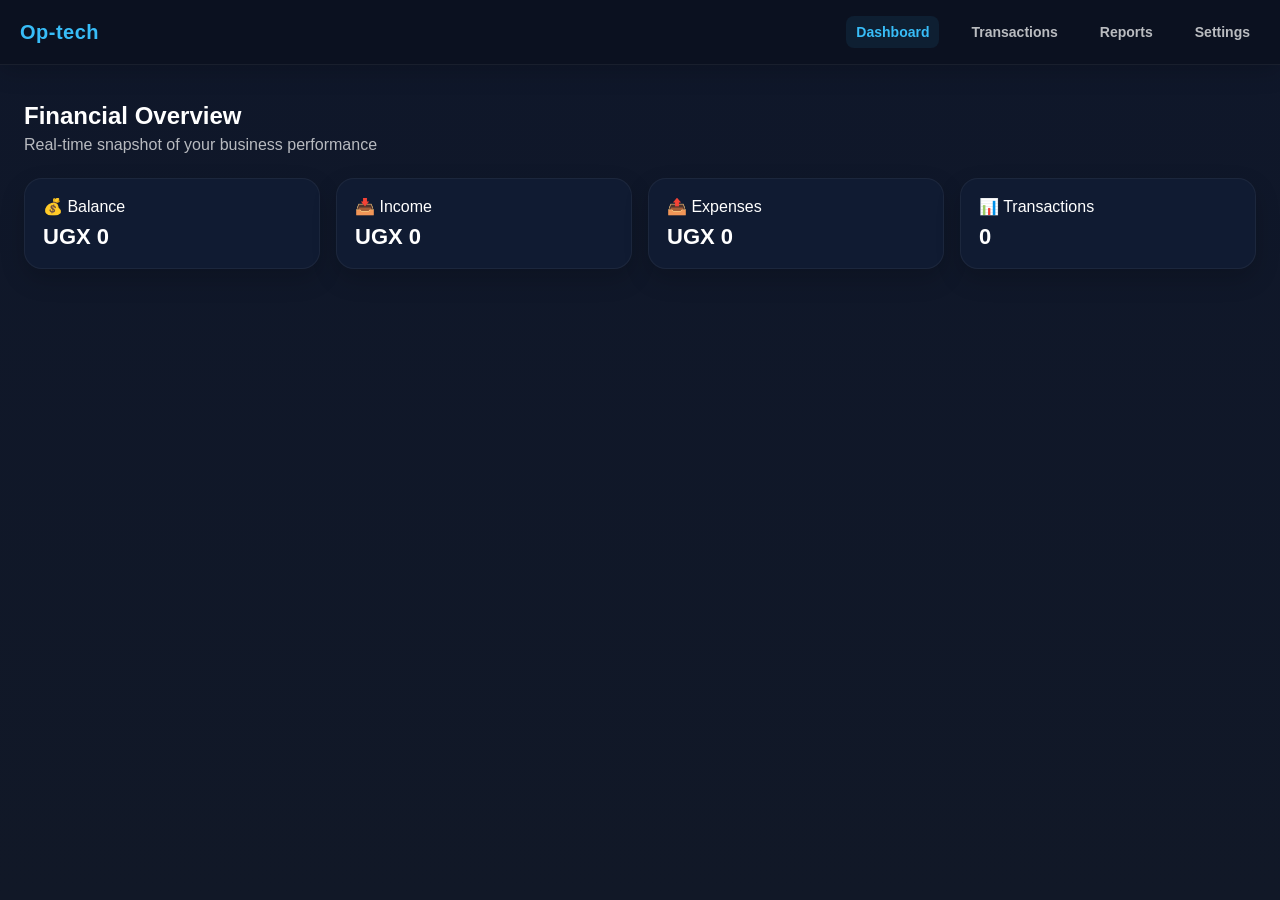
==== index.html @ 7c34841d "Update index.html" ====
<!DOCTYPE html>
<html lang="en">
<head>
  <meta charset="UTF-8">
  <meta name="viewport" content="width=device-width, initial-scale=1.0">
  <title>Op-tech Ledger</title>

  <link rel="stylesheet" href="style.css">
</head>

<body>

<!-- NAVBAR -->
<header class="navbar">
  <div class="logo">Op-tech</div>

  <nav class="nav-links" id="navLinks">
    <a href="#dashboard" class="active">Dashboard</a>
    <a href="#transactions">Transactions</a>
    <a href="#reports">Reports</a>
    <a href="#settings">Settings</a>
  </nav>

  <button class="menu-btn" onclick="toggleMenu()">☰</button>
</header>

<!-- DASHBOARD -->
<section id="dashboard" class="page active">
  <h1>Financial Overview</h1>
  <p style="opacity:0.7; margin-top:6px;">
    Real-time snapshot of your business performance
  </p>

  <div class="grid">
    <div class="card">
      💰 Balance
      <strong id="balanceCard">UGX 0</strong>
    </div>

    <div class="card">
      📥 Income
      <strong id="incomeCard">UGX 0</strong>
    </div>

    <div class="card">
      📤 Expenses
      <strong id="expenseCard">UGX 0</strong>
    </div>

    <div class="card">
      📊 Transactions
      <strong id="countCard">0</strong>
    </div>
  </div>
</section>
<!-- TRANSACTIONS -->
<section id="transactions" class="page">
  <h1>Transactions</h1>

  <div class="card">
    <input type="date" id="date" style="width:100%;padding:10px;margin-bottom:10px;">
    
    <input type="text" id="desc" placeholder="Description"
      style="width:100%;padding:10px;margin-bottom:10px;">

    <select id="type" style="width:100%;padding:10px;margin-bottom:10px;">
      <option value="Income">Income</option>
      <option value="Expense">Expense</option>
    </select>

    <input type="number" id="amount" placeholder="Amount"
      style="width:100%;padding:10px;margin-bottom:10px;">

    <button onclick="addTransaction()">Add Transaction</button>
  </div>

  <div class="card" style="margin-top:20px; overflow-x:auto;">
    <table id="transactionTable" style="width:100%; border-collapse: collapse;">
      <thead>
        <tr>
          <th>Date</th>
          <th>Description</th>
          <th>Type</th>
          <th>Amount</th>
        </tr>
      </thead>
      <tbody id="transactionBody"></tbody>
    </table>
  </div>
</section>

<!-- REPORTS -->
<section id="reports" class="page">
  <h1>Reports</h1>

  <div class="card">
    <p>Reports will appear here.</p>
  </div>
</section>

<!-- SETTINGS -->
<section id="settings" class="page">
  <h1>Settings</h1>

  <div class="card">
    <p>App settings coming soon.</p>
  </div>
</section>
<script>
function toggleMenu() {
  document.getElementById("navLinks").classList.toggle("show");
}

document.querySelectorAll(".nav-links a").forEach(link => {
  link.addEventListener("click", () => {
    document.querySelectorAll(".page").forEach(p => p.classList.remove("active"));
    document.querySelector(link.getAttribute("href")).classList.add("active");

    document.querySelectorAll(".nav-links a").forEach(a => a.classList.remove("active"));
    link.classList.add("active");

    document.getElementById("navLinks").classList.remove("show");
  });
});

let transactions = JSON.parse(localStorage.getItem("transactions")) || [];

function renderTransactions() {
  const body = document.getElementById("transactionBody");
  body.innerHTML = "";

  transactions.forEach(tx => {
    body.innerHTML += `
      <tr>
        <td>${tx.date}</td>
        <td>${tx.desc}</td>
        <td>${tx.type}</td>
        <td>UGX ${tx.amount}</td>
      </tr>
    `;
  });
}

function addTransaction() {
  const date = document.getElementById("date").value;
  const desc = document.getElementById("desc").value;
  const type = document.getElementById("type").value;
  const amount = document.getElementById("amount").value;

  if (!date || !desc || !amount) {
    alert("Please fill all fields");
    return;
  }

  transactions.push({ date, desc, type, amount });

  localStorage.setItem("transactions", JSON.stringify(transactions));

  renderTransactions();

  document.getElementById("date").value = "";
  document.getElementById("desc").value = "";
  document.getElementById("amount").value = "";
}

renderTransactions();
  function goToPage(pageId) {
  document.querySelectorAll(".page").forEach(p => p.classList.remove("active"));
  document.getElementById(pageId).classList.add("active");

  document.querySelectorAll(".nav-links a").forEach(a => a.classList.remove("active"));

  const activeLink = document.querySelector(`.nav-links a[href="#${pageId}"]`);
  if (activeLink) activeLink.classList.add("active");
}
</script>
</body>
</html>
---- style.css ----
* {
  margin: 0;
  padding: 0;
  box-sizing: border-box;
  font-family: Arial, sans-serif;
}

html {
  scroll-behavior: smooth;
}

body {
  background: linear-gradient(180deg, #0f172a 0%, #111827 100%);
  color: white;
  padding-top: 78px;
  min-height: 100vh;
}

/* NAVBAR */
.navbar {
  position: fixed;
  top: 0;
  width: 100%;
  background: rgba(11, 18, 32, 0.92);
  backdrop-filter: blur(10px);
  display: flex;
  justify-content: space-between;
  align-items: center;
  padding: 16px 20px;
  z-index: 1000;
  border-bottom: 1px solid rgba(255,255,255,0.06);
  box-shadow: 0 6px 24px rgba(0,0,0,0.18);
}

.logo {
  font-weight: 700;
  color: #38bdf8;
  font-size: 20px;
  letter-spacing: 0.5px;
}

/* NAV LINKS */
.nav-links {
  display: flex;
  gap: 22px;
  align-items: center;
}

.nav-links a {
  color: rgba(255,255,255,0.72);
  text-decoration: none;
  font-size: 14px;
  font-weight: 600;
  padding: 8px 10px;
  border-radius: 8px;
  transition: all 0.25s ease;
}

.nav-links a:hover,
.nav-links a.active {
  color: #38bdf8;
  background: rgba(56, 189, 248, 0.08);
}

/* MOBILE BUTTON */
.menu-btn {
  display: none;
  font-size: 24px;
  color: white;
  background: none;
  border: none;
  cursor: pointer;
}

/* PAGES */
.page {
  display: none;
  padding: 24px;
  animation: fadeIn 0.35s ease;
}

.page.active {
  display: block;
}

@keyframes fadeIn {
  from {
    opacity: 0;
    transform: translateY(8px);
  }
  to {
    opacity: 1;
    transform: translateY(0);
  }
}

/* DASHBOARD GRID */
.grid {
  display: grid;
  grid-template-columns: repeat(auto-fit, minmax(170px, 1fr));
  gap: 16px;
  margin-top: 24px;
}

.card {
  background: rgba(17, 28, 51, 0.95);
  border: 1px solid rgba(255,255,255,0.05);
  padding: 18px;
  border-radius: 18px;
  box-shadow: 0 10px 24px rgba(0,0,0,0.18);
  transition: transform 0.25s ease, box-shadow 0.25s ease;
}

.card:hover {
  transform: translateY(-4px);
  box-shadow: 0 16px 28px rgba(0,0,0,0.24);
}

.card strong {
  display: block;
  margin-top: 8px;
  font-size: 22px;
}

/* MOBILE */
@media (max-width: 768px) {
  .nav-links {
    position: absolute;
    top: 68px;
    right: 12px;
    background: rgba(11, 18, 32, 0.98);
    border: 1px solid rgba(255,255,255,0.05);
    flex-direction: column;
    align-items: flex-start;
    width: 220px;
    padding: 14px;
    border-radius: 14px;
    display: none;
    box-shadow: 0 12px 28px rgba(0,0,0,0.28);
  }

  .nav-links.show {
    display: flex;
  }

  .menu-btn {
    display: block;
  }
}
table th,
table td {
  padding: 12px;
  text-align: left;
  border-bottom: 1px solid rgba(255,255,255,0.08);
}

table th {
  color: #38bdf8;
}

#transactionTable tr:hover {
  background: rgba(255,255,255,0.03);
}
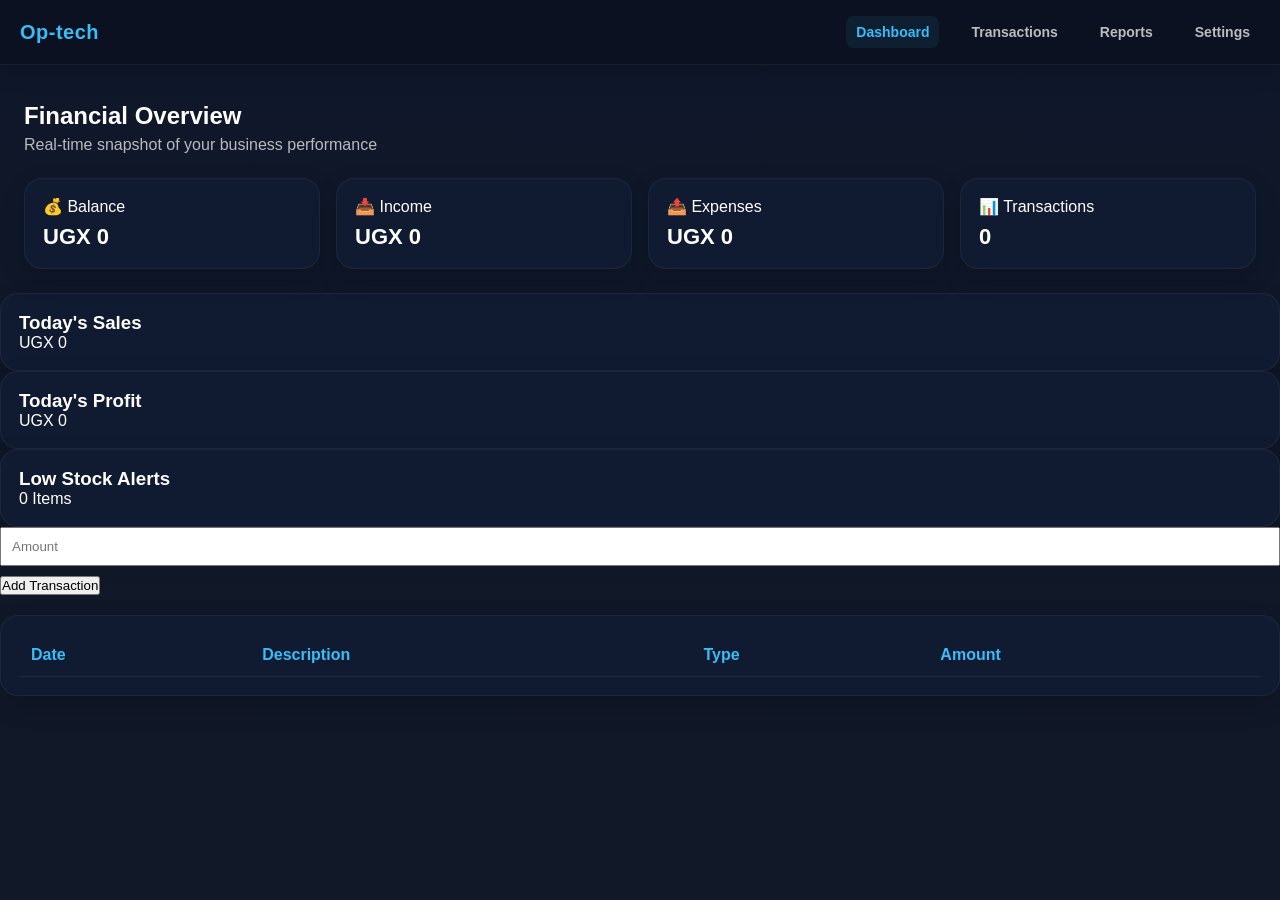
==== commit afa796f9: "Update index.html dashboard upgrade" ====
--- a/index.html
+++ b/index.html
@@ -54,21 +54,23 @@
   </div>
 </section>
 <!-- TRANSACTIONS -->
-<section id="transactions" class="page">
-  <h1>Transactions</h1>
+  <div class="dashboard-cards">
+  <div class="card stat-card">
+    <h3>Today's Sales</h3>
+    <p id="todaySales">UGX 0</p>
+  </div>
 
-  <div class="card">
-    <input type="date" id="date" style="width:100%;padding:10px;margin-bottom:10px;">
-    
-    <input type="text" id="desc" placeholder="Description"
-      style="width:100%;padding:10px;margin-bottom:10px;">
+  <div class="card stat-card">
+    <h3>Today's Profit</h3>
+    <p id="todayProfit">UGX 0</p>
+  </div>
 
-    <select id="type" style="width:100%;padding:10px;margin-bottom:10px;">
-      <option value="Income">Income</option>
-      <option value="Expense">Expense</option>
-    </select>
-
-    <input type="number" id="amount" placeholder="Amount"
+  <div class="card stat-card">
+    <h3>Low Stock Alerts</h3>
+    <p id="lowStock">0 Items</p>
+  </div>
+</div>
+   <input type="number" id="amount" placeholder="Amount"
       style="width:100%;padding:10px;margin-bottom:10px;">
 
     <button onclick="addTransaction()">Add Transaction</button>
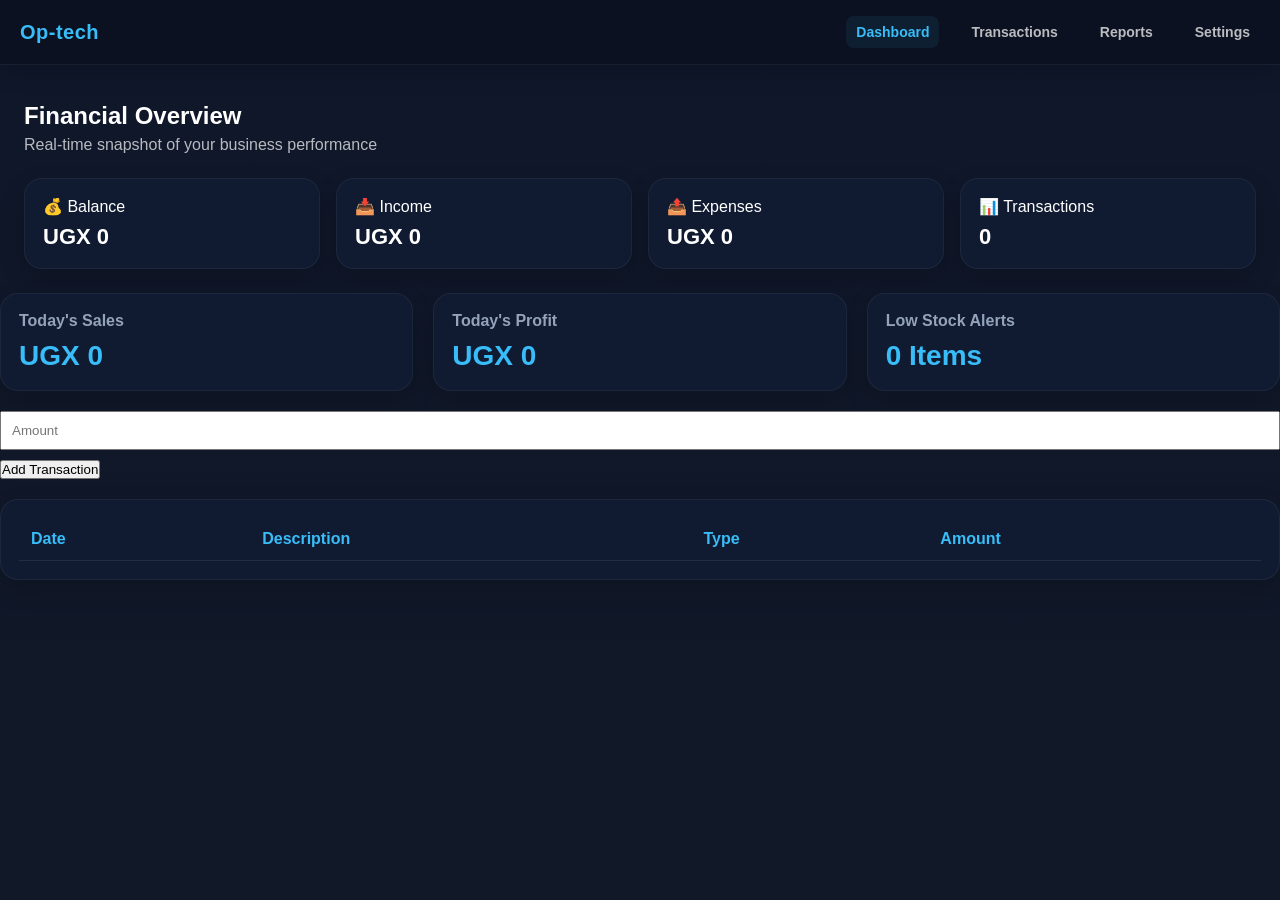
==== commit 06019ae4: "Update index.html" ====
--- a/index.html
+++ b/index.html
@@ -175,6 +175,7 @@
   const activeLink = document.querySelector(`.nav-links a[href="#${pageId}"]`);
   if (activeLink) activeLink.classList.add("active");
 }
+  <script src="script.js"></script>
 </script>
 </body>
 </html>
--- a/style.css
+++ b/style.css
@@ -1,3 +1,30 @@
+.dashboard-cards {
+  display: grid;
+  grid-template-columns: repeat(auto-fit, minmax(220px, 1fr));
+  gap: 20px;
+  margin-bottom: 20px;
+}
+
+.stat-card {
+  background: linear-gradient(135deg, #0f172a, #1e293b);
+  border: 1px solid #334155;
+  border-radius: 16px;
+  padding: 20px;
+  box-shadow: 0 8px 24px rgba(0,0,0,0.2);
+}
+
+.stat-card h3 {
+  margin: 0;
+  font-size: 16px;
+  color: #94a3b8;
+}
+
+.stat-card p {
+  margin-top: 10px;
+  font-size: 28px;
+  font-weight: bold;
+  color: #38bdf8;
+}
 * {
   margin: 0;
   padding: 0;
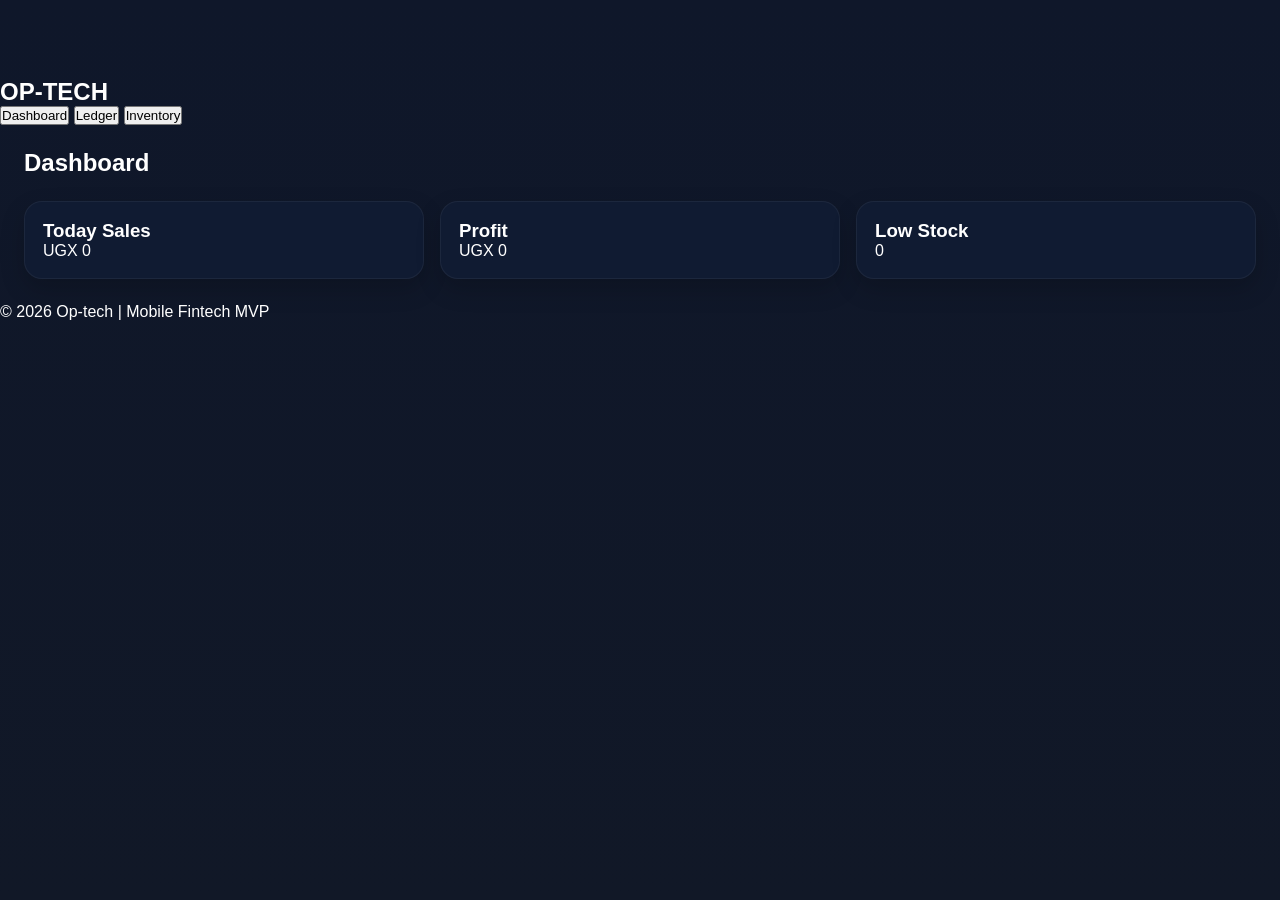
==== commit e607d852: "Update index.html" ====
--- a/index.html
+++ b/index.html
@@ -1,181 +1,78 @@
 <!DOCTYPE html>
 <html lang="en">
 <head>
-  <meta charset="UTF-8">
-  <meta name="viewport" content="width=device-width, initial-scale=1.0">
-  <title>Op-tech Ledger</title>
-
-  <link rel="stylesheet" href="style.css">
+<meta charset="UTF-8">
+<meta name="viewport" content="width=device-width, initial-scale=1.0">
+<title>Op-tech System</title>
+<link rel="stylesheet" href="style.css">
 </head>
 
 <body>
 
-<!-- NAVBAR -->
-<header class="navbar">
-  <div class="logo">Op-tech</div>
+<header class="topbar">
+  <h2>OP-TECH</h2>
+  <nav>
+    <button onclick="showPage('dashboard')">Dashboard</button>
+    <button onclick="showPage('ledger')">Ledger</button>
+    <button onclick="showPage('inventory')">Inventory</button>
+  </nav>
+</header>
 
-  <nav class="nav-links" id="navLinks">
-    <a href="#dashboard" class="active">Dashboard</a>
-    <a href="#transactions">Transactions</a>
-    <a href="#reports">Reports</a>
-    <a href="#settings">Settings</a>
-  </nav>
-
-  <button class="menu-btn" onclick="toggleMenu()">☰</button>
-</header>
+<main>
 
 <!-- DASHBOARD -->
 <section id="dashboard" class="page active">
-  <h1>Financial Overview</h1>
-  <p style="opacity:0.7; margin-top:6px;">
-    Real-time snapshot of your business performance
-  </p>
+  <h1>Dashboard</h1>
 
   <div class="grid">
     <div class="card">
-      💰 Balance
-      <strong id="balanceCard">UGX 0</strong>
+      <h3>Today Sales</h3>
+      <p id="todaySales">UGX 0</p>
     </div>
 
     <div class="card">
-      📥 Income
-      <strong id="incomeCard">UGX 0</strong>
+      <h3>Profit</h3>
+      <p id="profit">UGX 0</p>
     </div>
 
     <div class="card">
-      📤 Expenses
-      <strong id="expenseCard">UGX 0</strong>
-    </div>
-
-    <div class="card">
-      📊 Transactions
-      <strong id="countCard">0</strong>
+      <h3>Low Stock</h3>
+      <p id="lowStock">0</p>
     </div>
   </div>
 </section>
-<!-- TRANSACTIONS -->
-  <div class="dashboard-cards">
-  <div class="card stat-card">
-    <h3>Today's Sales</h3>
-    <p id="todaySales">UGX 0</p>
-  </div>
 
-  <div class="card stat-card">
-    <h3>Today's Profit</h3>
-    <p id="todayProfit">UGX 0</p>
-  </div>
+<!-- LEDGER -->
+<section id="ledger" class="page">
+  <h1>Ledger</h1>
 
-  <div class="card stat-card">
-    <h3>Low Stock Alerts</h3>
-    <p id="lowStock">0 Items</p>
-  </div>
-</div>
-   <input type="number" id="amount" placeholder="Amount"
-      style="width:100%;padding:10px;margin-bottom:10px;">
+  <input id="customer" placeholder="Customer">
+  <input id="item" placeholder="Item">
+  <input id="amount" type="number" placeholder="Amount">
 
-    <button onclick="addTransaction()">Add Transaction</button>
-  </div>
+  <button onclick="addSale()">Add Sale</button>
 
-  <div class="card" style="margin-top:20px; overflow-x:auto;">
-    <table id="transactionTable" style="width:100%; border-collapse: collapse;">
-      <thead>
-        <tr>
-          <th>Date</th>
-          <th>Description</th>
-          <th>Type</th>
-          <th>Amount</th>
-        </tr>
-      </thead>
-      <tbody id="transactionBody"></tbody>
-    </table>
-  </div>
+  <div id="salesList"></div>
 </section>
 
-<!-- REPORTS -->
-<section id="reports" class="page">
-  <h1>Reports</h1>
+<!-- INVENTORY -->
+<section id="inventory" class="page">
+  <h1>Inventory</h1>
 
-  <div class="card">
-    <p>Reports will appear here.</p>
-  </div>
+  <input id="stockItem" placeholder="Item">
+  <input id="stockQty" type="number" placeholder="Quantity">
+
+  <button onclick="addStock()">Add Stock</button>
+
+  <div id="stockList"></div>
 </section>
 
-<!-- SETTINGS -->
-<section id="settings" class="page">
-  <h1>Settings</h1>
+</main>
 
-  <div class="card">
-    <p>App settings coming soon.</p>
-  </div>
-</section>
-<script>
-function toggleMenu() {
-  document.getElementById("navLinks").classList.toggle("show");
-}
+<footer>
+  © 2026 Op-tech | Mobile Fintech MVP
+</footer>
 
-document.querySelectorAll(".nav-links a").forEach(link => {
-  link.addEventListener("click", () => {
-    document.querySelectorAll(".page").forEach(p => p.classList.remove("active"));
-    document.querySelector(link.getAttribute("href")).classList.add("active");
-
-    document.querySelectorAll(".nav-links a").forEach(a => a.classList.remove("active"));
-    link.classList.add("active");
-
-    document.getElementById("navLinks").classList.remove("show");
-  });
-});
-
-let transactions = JSON.parse(localStorage.getItem("transactions")) || [];
-
-function renderTransactions() {
-  const body = document.getElementById("transactionBody");
-  body.innerHTML = "";
-
-  transactions.forEach(tx => {
-    body.innerHTML += `
-      <tr>
-        <td>${tx.date}</td>
-        <td>${tx.desc}</td>
-        <td>${tx.type}</td>
-        <td>UGX ${tx.amount}</td>
-      </tr>
-    `;
-  });
-}
-
-function addTransaction() {
-  const date = document.getElementById("date").value;
-  const desc = document.getElementById("desc").value;
-  const type = document.getElementById("type").value;
-  const amount = document.getElementById("amount").value;
-
-  if (!date || !desc || !amount) {
-    alert("Please fill all fields");
-    return;
-  }
-
-  transactions.push({ date, desc, type, amount });
-
-  localStorage.setItem("transactions", JSON.stringify(transactions));
-
-  renderTransactions();
-
-  document.getElementById("date").value = "";
-  document.getElementById("desc").value = "";
-  document.getElementById("amount").value = "";
-}
-
-renderTransactions();
-  function goToPage(pageId) {
-  document.querySelectorAll(".page").forEach(p => p.classList.remove("active"));
-  document.getElementById(pageId).classList.add("active");
-
-  document.querySelectorAll(".nav-links a").forEach(a => a.classList.remove("active"));
-
-  const activeLink = document.querySelector(`.nav-links a[href="#${pageId}"]`);
-  if (activeLink) activeLink.classList.add("active");
-}
-  <script src="script.js"></script>
-</script>
+<script src="script.js"></script>
 </body>
 </html>
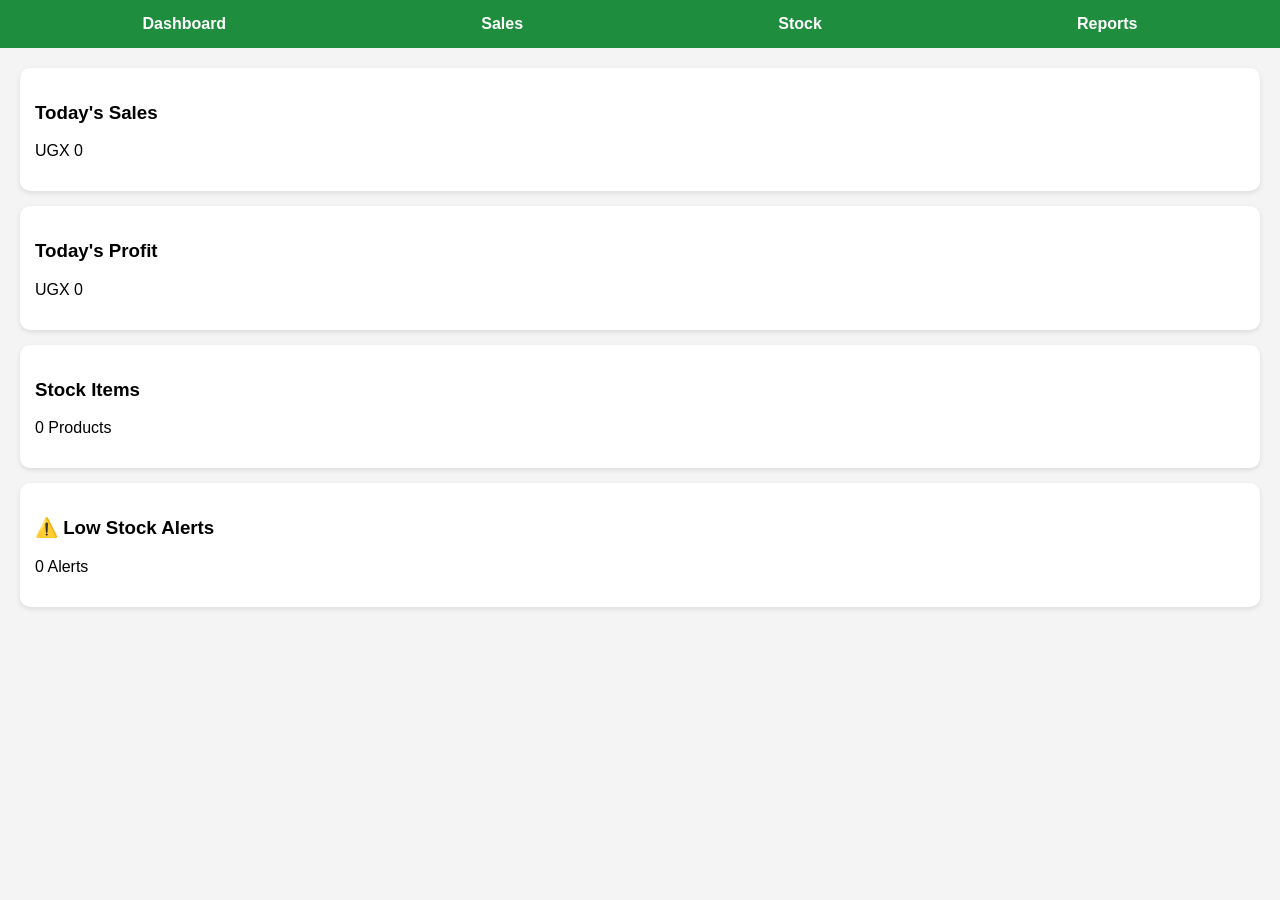
==== commit 2fde44d7: "Update index.html" ====
--- a/index.html
+++ b/index.html
@@ -1,78 +1,60 @@
 <!DOCTYPE html>
 <html lang="en">
 <head>
-<meta charset="UTF-8">
-<meta name="viewport" content="width=device-width, initial-scale=1.0">
-<title>Op-tech System</title>
-<link rel="stylesheet" href="style.css">
+  <meta charset="UTF-8" />
+  <meta name="viewport" content="width=device-width, initial-scale=1.0" />
+  <title>Op-tech Dashboard</title>
+  <style>
+    body { font-family: Arial, sans-serif; margin: 0; background: #f4f4f4; }
+    nav {
+      background: #1e8e3e;
+      padding: 15px;
+      display: flex;
+      justify-content: space-around;
+      flex-wrap: wrap;
+    }
+    nav a { color: white; text-decoration: none; font-weight: bold; }
+    .container { padding: 20px; }
+    .card {
+      background: white;
+      padding: 15px;
+      border-radius: 10px;
+      margin-bottom: 15px;
+      box-shadow: 0 2px 5px rgba(0,0,0,0.1);
+    }
+  </style>
 </head>
+<body>
+  <nav>
+    <a href="index.html">Dashboard</a>
+    <a href="sales.html">Sales</a>
+    <a href="stock.html">Stock</a>
+    <a href="reports.html">Reports</a>
+  </nav>
 
-<body>
-
-<header class="topbar">
-  <h2>OP-TECH</h2>
-  <nav>
-    <button onclick="showPage('dashboard')">Dashboard</button>
-    <button onclick="showPage('ledger')">Ledger</button>
-    <button onclick="showPage('inventory')">Inventory</button>
-  </nav>
-</header>
-
-<main>
-
-<!-- DASHBOARD -->
-<section id="dashboard" class="page active">
-  <h1>Dashboard</h1>
-
-  <div class="grid">
+  <div class="container">
+    <div class="card"><h3>Today's Sales</h3><p id="totalSales">UGX 0</p></div>
+    <div class="card"><h3>Today's Profit</h3><p id="totalProfit">UGX 0</p></div>
+    <div class="card"><h3>Stock Items</h3><p id="totalStock">0 Products</p></div>
     <div class="card">
-      <h3>Today Sales</h3>
-      <p id="todaySales">UGX 0</p>
-    </div>
-
-    <div class="card">
-      <h3>Profit</h3>
-      <p id="profit">UGX 0</p>
-    </div>
-
-    <div class="card">
-      <h3>Low Stock</h3>
-      <p id="lowStock">0</p>
+      <h3>⚠️ Low Stock Alerts</h3>
+      <p id="lowStock">0 Alerts</p>
+      <div id="lowStockList"></div>
     </div>
   </div>
-</section>
 
-<!-- LEDGER -->
-<section id="ledger" class="page">
-  <h1>Ledger</h1>
+  <script>
+    function loadDashboard() {
+      const sales = JSON.parse(localStorage.getItem("sales")) || [];
+      const stock = JSON.parse(localStorage.getItem("stock")) || [];
+      const today = new Date().toLocaleDateString();
 
-  <input id="customer" placeholder="Customer">
-  <input id="item" placeholder="Item">
-  <input id="amount" type="number" placeholder="Amount">
+      let totalSales = 0;
+      let totalProfit = 0;
+      let lowStockItems = [];
 
-  <button onclick="addSale()">Add Sale</button>
-
-  <div id="salesList"></div>
-</section>
-
-<!-- INVENTORY -->
-<section id="inventory" class="page">
-  <h1>Inventory</h1>
-
-  <input id="stockItem" placeholder="Item">
-  <input id="stockQty" type="number" placeholder="Quantity">
-
-  <button onclick="addStock()">Add Stock</button>
-
-  <div id="stockList"></div>
-</section>
-
-</main>
-
-<footer>
-  © 2026 Op-tech | Mobile Fintech MVP
-</footer>
-
-<script src="script.js"></script>
-</body>
-</html>
+      sales.forEach(sale => {
+        if (sale.date === today) {
+          totalSales += sale.total;
+          totalProfit += sale.profit;
+        }
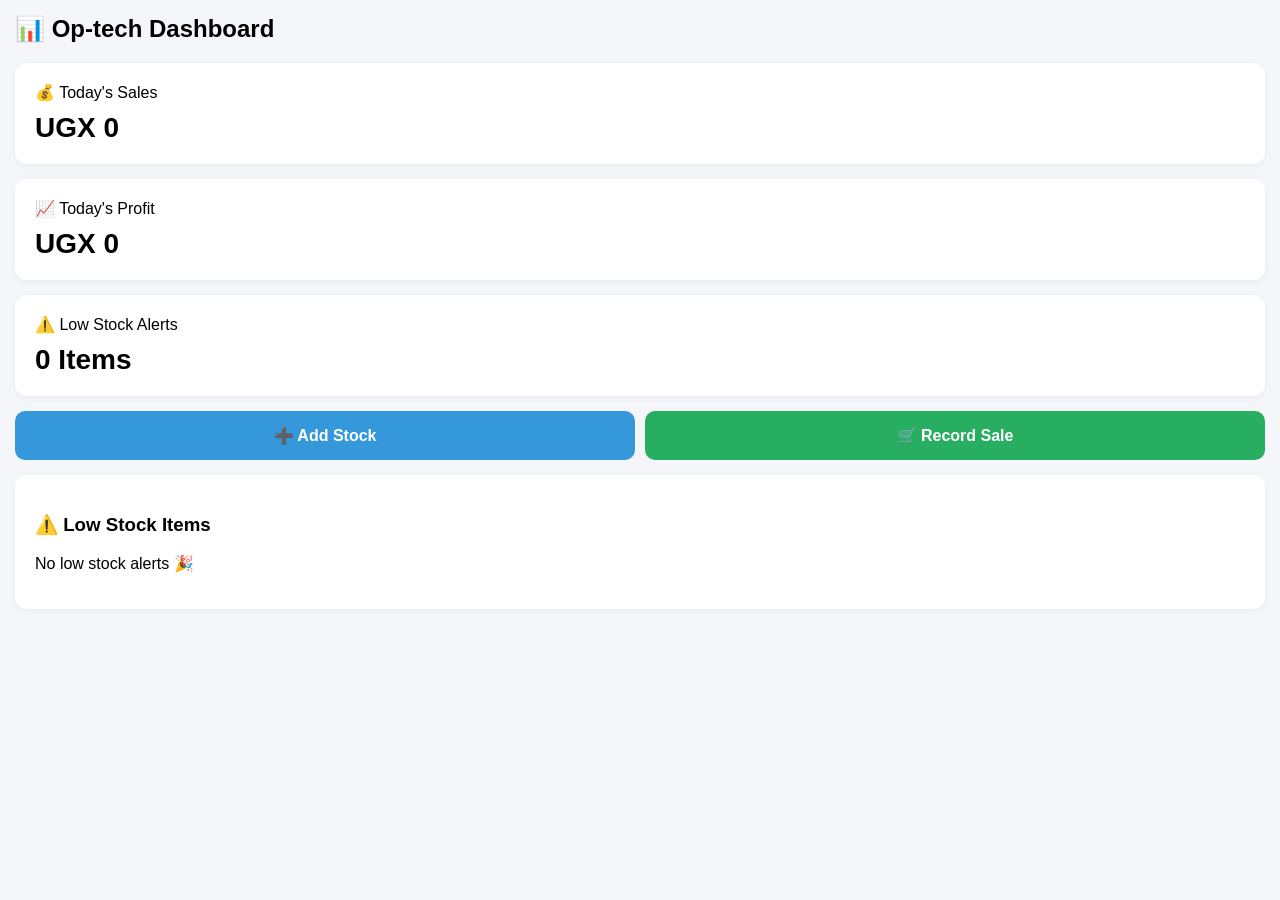
==== commit 5c1fa448: "Update index.html" ====
--- a/index.html
+++ b/index.html
@@ -1,60 +1,138 @@
 <!DOCTYPE html>
 <html lang="en">
 <head>
-  <meta charset="UTF-8" />
-  <meta name="viewport" content="width=device-width, initial-scale=1.0" />
-  <title>Op-tech Dashboard</title>
-  <style>
-    body { font-family: Arial, sans-serif; margin: 0; background: #f4f4f4; }
-    nav {
-      background: #1e8e3e;
-      padding: 15px;
-      display: flex;
-      justify-content: space-around;
-      flex-wrap: wrap;
-    }
-    nav a { color: white; text-decoration: none; font-weight: bold; }
-    .container { padding: 20px; }
-    .card {
-      background: white;
-      padding: 15px;
-      border-radius: 10px;
-      margin-bottom: 15px;
-      box-shadow: 0 2px 5px rgba(0,0,0,0.1);
-    }
-  </style>
+<meta charset="UTF-8">
+<meta name="viewport" content="width=device-width, initial-scale=1.0">
+<title>Op-tech Dashboard</title>
+<style>
+body{
+    font-family: Arial, sans-serif;
+    background:#f5f6fa;
+    margin:0;
+    padding:15px;
+}
+.header{
+    font-size:24px;
+    font-weight:bold;
+    margin-bottom:20px;
+}
+.grid{
+    display:grid;
+    grid-template-columns:1fr;
+    gap:15px;
+}
+.card{
+    background:white;
+    padding:20px;
+    border-radius:12px;
+    box-shadow:0 2px 8px rgba(0,0,0,0.05);
+}
+.amount{
+    font-size:28px;
+    font-weight:bold;
+    margin-top:10px;
+}
+.actions{
+    display:grid;
+    grid-template-columns:1fr 1fr;
+    gap:10px;
+}
+button{
+    padding:15px;
+    border:none;
+    border-radius:10px;
+    font-size:16px;
+    font-weight:bold;
+    cursor:pointer;
+}
+.stock-btn{
+    background:#3498db;
+    color:white;
+}
+.sale-btn{
+    background:#27ae60;
+    color:white;
+}
+.alert-item{
+    padding:10px 0;
+    border-bottom:1px solid #eee;
+}
+</style>
 </head>
 <body>
-  <nav>
-    <a href="index.html">Dashboard</a>
-    <a href="sales.html">Sales</a>
-    <a href="stock.html">Stock</a>
-    <a href="reports.html">Reports</a>
-  </nav>
 
-  <div class="container">
-    <div class="card"><h3>Today's Sales</h3><p id="totalSales">UGX 0</p></div>
-    <div class="card"><h3>Today's Profit</h3><p id="totalProfit">UGX 0</p></div>
-    <div class="card"><h3>Stock Items</h3><p id="totalStock">0 Products</p></div>
+<div class="header">📊 Op-tech Dashboard</div>
+
+<div class="grid">
     <div class="card">
-      <h3>⚠️ Low Stock Alerts</h3>
-      <p id="lowStock">0 Alerts</p>
-      <div id="lowStockList"></div>
+        <div>💰 Today's Sales</div>
+        <div class="amount" id="todaySales">UGX 0</div>
     </div>
-  </div>
 
-  <script>
-    function loadDashboard() {
-      const sales = JSON.parse(localStorage.getItem("sales")) || [];
-      const stock = JSON.parse(localStorage.getItem("stock")) || [];
-      const today = new Date().toLocaleDateString();
+    <div class="card">
+        <div>📈 Today's Profit</div>
+        <div class="amount" id="todayProfit">UGX 0</div>
+    </div>
 
-      let totalSales = 0;
-      let totalProfit = 0;
-      let lowStockItems = [];
+    <div class="card">
+        <div>⚠️ Low Stock Alerts</div>
+        <div class="amount" id="lowStockCount">0 Items</div>
+    </div>
 
-      sales.forEach(sale => {
-        if (sale.date === today) {
-          totalSales += sale.total;
-          totalProfit += sale.profit;
-        }
+    <div class="actions">
+        <button class="stock-btn" onclick="window.location.href='stock.html'">
+            ➕ Add Stock
+        </button>
+        <button class="sale-btn" onclick="window.location.href='sales.html'">
+            🛒 Record Sale
+        </button>
+    </div>
+
+    <div class="card">
+        <h3>⚠️ Low Stock Items</h3>
+        <div id="lowStockList"></div>
+    </div>
+</div>
+
+<script>
+let stock = JSON.parse(localStorage.getItem("stock")) || [];
+let sales = JSON.parse(localStorage.getItem("sales")) || [];
+
+function loadDashboard(){
+    const today = new Date().toLocaleDateString();
+
+    let todaySales = sales
+        .filter(s => s.date === today)
+        .reduce((sum, s) => sum + s.total, 0);
+
+    let todayProfit = sales
+        .filter(s => s.date === today)
+        .reduce((sum, s) => sum + s.profit, 0);
+
+    let lowStock = stock.filter(item => item.quantity <= 5);
+
+    document.getElementById("todaySales").textContent = "UGX " + todaySales;
+    document.getElementById("todayProfit").textContent = "UGX " + todayProfit;
+    document.getElementById("lowStockCount").textContent = lowStock.length + " Items";
+
+    const list = document.getElementById("lowStockList");
+    list.innerHTML = "";
+
+    if(lowStock.length === 0){
+        list.innerHTML = "<p>No low stock alerts 🎉</p>";
+    } else {
+        lowStock.forEach(item => {
+            list.innerHTML += `
+                <div class="alert-item">
+                    ${item.name} (${item.quantity} left)
+                </div>
+            `;
+        });
+    }
+}
+
+loadDashboard();
+</script>
+
+</body>
+</html>
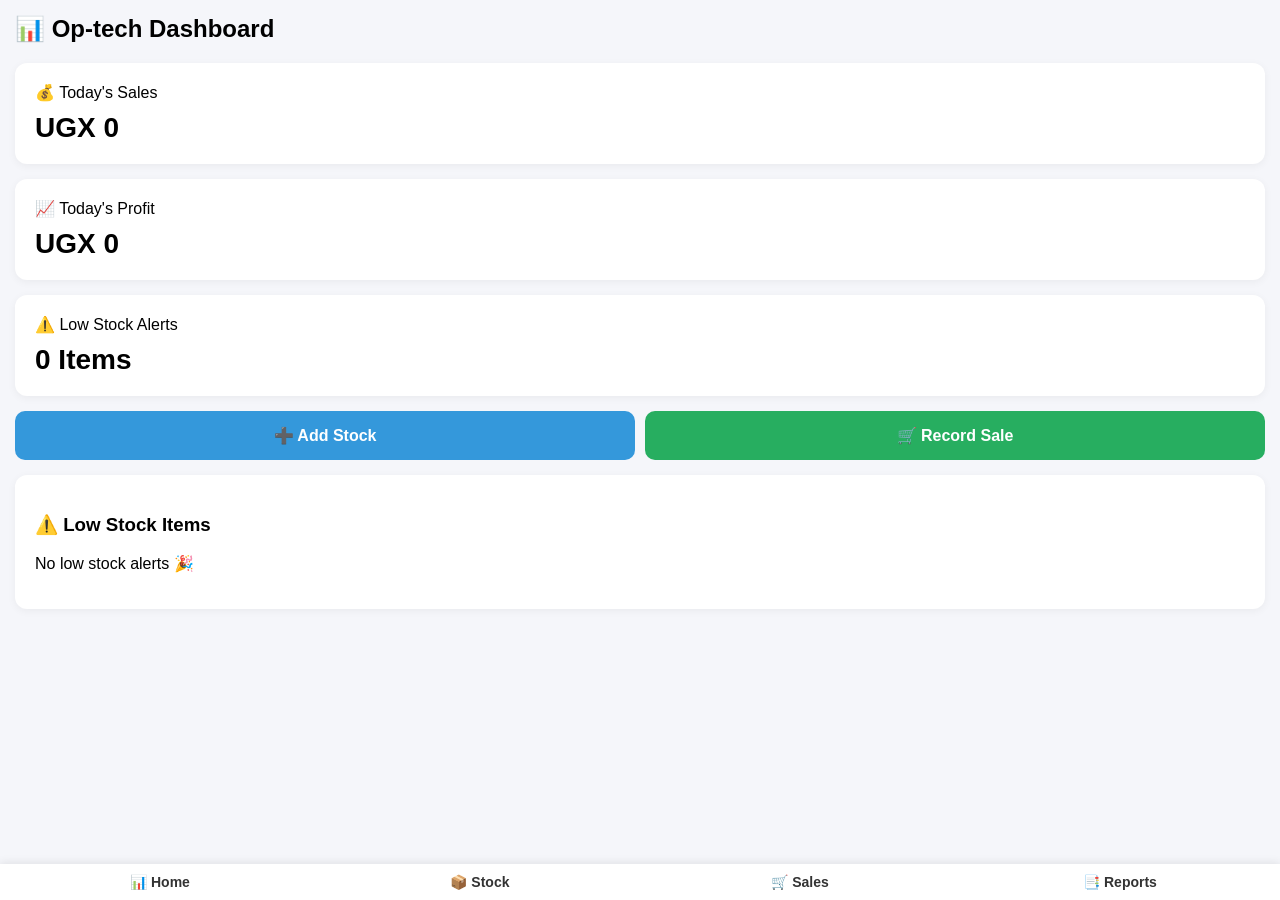
==== commit e5c5435a: "Update index.html" ====
--- a/index.html
+++ b/index.html
@@ -133,6 +133,35 @@
 
 loadDashboard();
 </script>
+<div class="bottom-nav">
+    <a href="dashboard.html">📊 Home</a>
+    <a href="stock.html">📦 Stock</a>
+    <a href="sales.html">🛒 Sales</a>
+    <a href="reports.html">📑 Reports</a>
+</div>
 
+<style>
+.bottom-nav{
+    position:fixed;
+    bottom:0;
+    left:0;
+    width:100%;
+    background:white;
+    display:grid;
+    grid-template-columns:repeat(4,1fr);
+    box-shadow:0 -2px 8px rgba(0,0,0,0.08);
+    padding:10px 0;
+}
+.bottom-nav a{
+    text-align:center;
+    text-decoration:none;
+    color:#333;
+    font-size:14px;
+    font-weight:bold;
+}
+body{
+    padding-bottom:80px;
+}
+</style>
 </body>
 </html>
